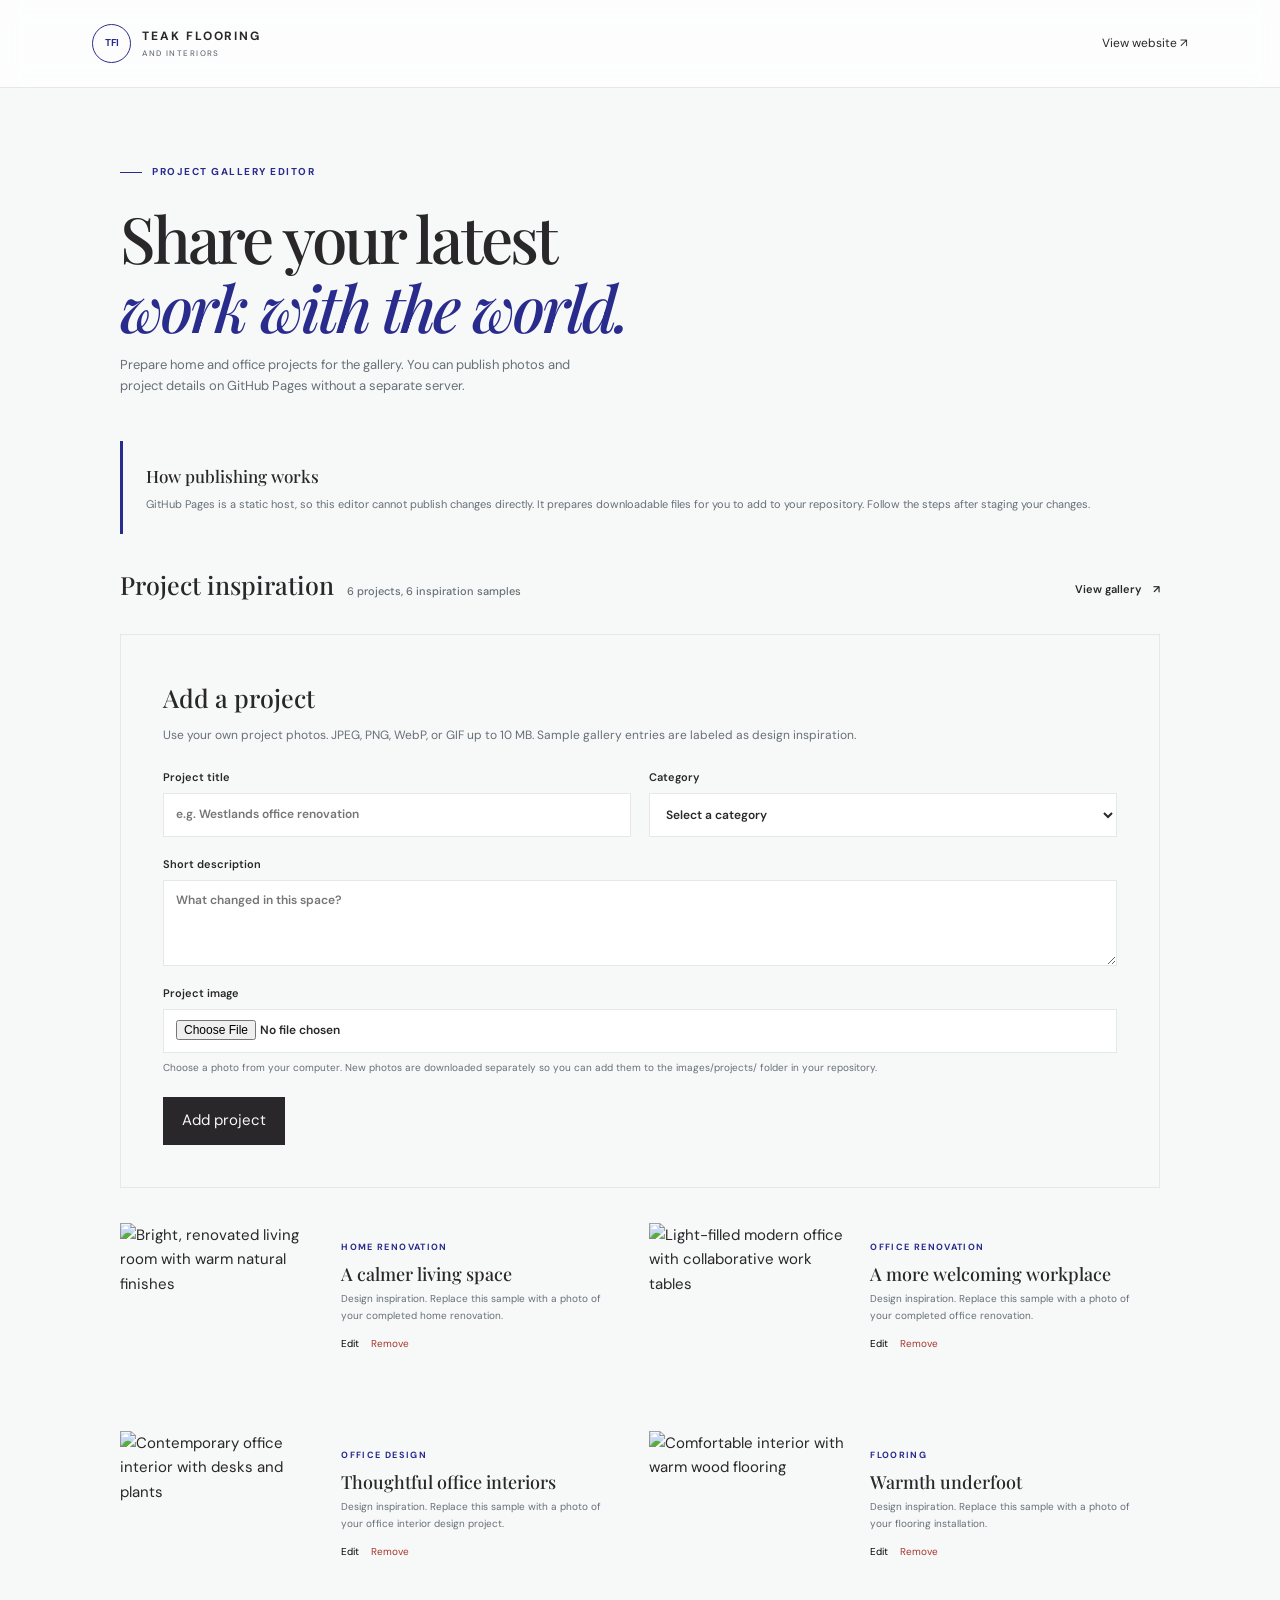
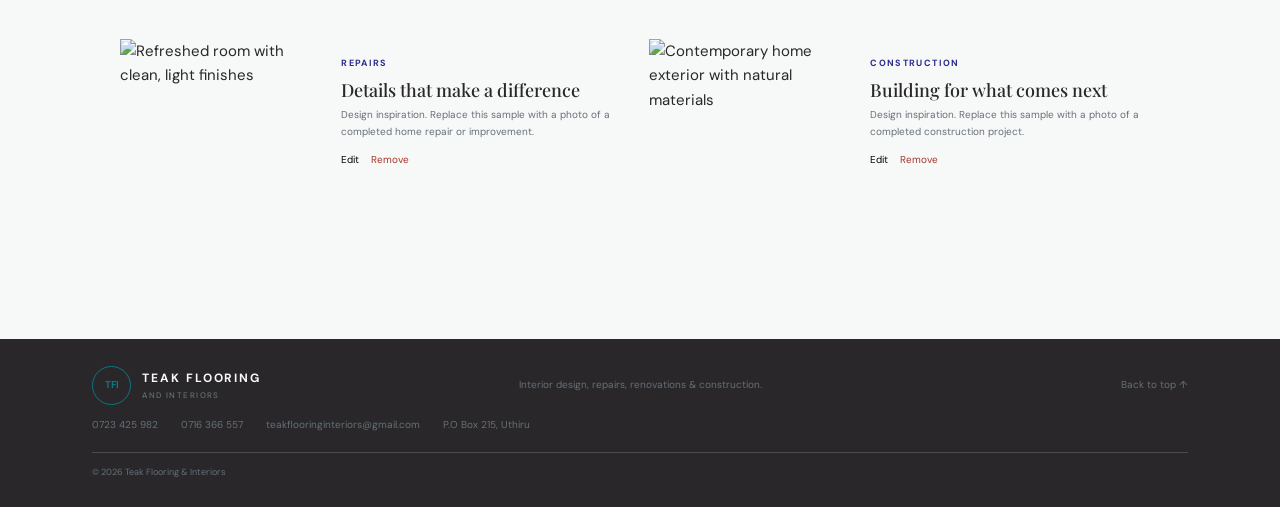
==== admin.html @ 864cb877 "Integrate multi-page website and gallery" ====
<!DOCTYPE html>
<html lang="en">
<head>
    <meta charset="UTF-8">
    <meta name="viewport" content="width=device-width, initial-scale=1.0">
    <meta name="description" content="Prepare project photos and gallery updates for publishing through the Teak Flooring & Interiors GitHub repository.">
    <meta name="theme-color" content="#f7f8f8">
    <title>Manage Gallery | Teak Flooring &amp; Interiors</title>
    <link rel="preconnect" href="https://fonts.googleapis.com">
    <link rel="preconnect" href="https://fonts.gstatic.com" crossorigin>
    <link href="https://fonts.googleapis.com/css2?family=DM+Sans:wght@400;500;600;700&family=Playfair+Display:wght@500;600;700&display=swap" rel="stylesheet">
    <link rel="stylesheet" href="style.css">
</head>
<body>
    <a class="skip-link" href="#main">Skip to content</a>
    <header class="site-header">
        <a class="brand" href="index.html#home" aria-label="Teak Flooring and Interiors home">
            <span class="brand-mark" aria-hidden="true">TFI</span>
            <span class="brand-name">TEAK FLOORING <span>AND INTERIORS</span></span>
        </a>
        <nav class="main-nav" aria-label="Main navigation">
            <a href="index.html">View website <span aria-hidden="true">↗</span></a>
        </nav>
    </header>

    <main id="main" class="admin-page">
        <section class="admin-intro">
            <p class="eyebrow"><span></span> Project gallery editor</p>
            <h1 class="page-title">Share your latest<br><em>work with the world.</em></h1>
            <p>Prepare home and office projects for the gallery. You can publish photos and project details on GitHub Pages without a separate server.</p>
        </section>

        <section class="admin-workspace">
            <aside class="admin-notice">
                <strong>How publishing works</strong>
                <p>GitHub Pages is a static host, so this editor cannot publish changes directly. It prepares downloadable files for you to add to your repository. Follow the steps after staging your changes.</p>
            </aside>
            <div class="admin-toolbar">
                <h2>Project inspiration <span id="projectCount"></span></h2>
                <a class="text-link" href="what-we-do.html">View gallery <span aria-hidden="true">↗</span></a>
            </div>
            <form id="projectForm" class="admin-panel admin-form" enctype="multipart/form-data">
                <h2 id="formHeading">Add a project</h2>
                <p>Use your own project photos. JPEG, PNG, WebP, or GIF up to 10 MB. Sample gallery entries are labeled as design inspiration.</p>
                <div class="admin-fields">
                    <label>Project title
                        <input name="title" type="text" maxlength="100" placeholder="e.g. Westlands office renovation" required>
                    </label>
                    <label>Category
                        <select name="category" required>
                            <option value="">Select a category</option>
                            <option>Home renovation</option>
                            <option>Office renovation</option>
                            <option>Office design</option>
                            <option>Interior design</option>
                            <option>Flooring</option>
                            <option>Repairs</option>
                            <option>Construction</option>
                        </select>
                    </label>
                    <label class="admin-field-wide">Short description
                        <textarea name="description" rows="3" maxlength="500" placeholder="What changed in this space?"></textarea>
                    </label>
                    <label class="admin-field-wide">Project image
                        <input name="image" type="file" accept="image/jpeg,image/png,image/webp,image/gif" required>
                        <span class="field-help">Choose a photo from your computer. New photos are downloaded separately so you can add them to the images/projects/ folder in your repository.</span>
                    </label>
                    <div id="imagePreview" class="image-preview admin-field-wide" hidden>
                        <img id="imagePreviewPhoto" alt="Project image preview">
                        <p id="imagePreviewLabel">Image preview</p>
                    </div>
                </div>
                <div class="admin-form-actions">
                    <button id="saveProjectButton" class="button button-dark" type="submit">Add project</button>
                    <button id="cancelEditButton" class="button button-outline" type="button" hidden>Cancel edit</button>
                    <p id="projectMessage" class="admin-message" role="status"></p>
                </div>
            </form>
            <div id="adminProjectList" class="admin-project-list" aria-live="polite"></div>
            <section id="publishPanel" class="admin-panel publish-panel" hidden aria-labelledby="publish-heading">
                <h2 id="publish-heading">Publish your updates on GitHub</h2>
                <ol class="publish-steps">
                    <li>Download each new image below and add it to <code>images/projects/</code> in your repository.</li>
                    <li>Download the updated <code>projects.json</code> and replace <code>data/projects.json</code>.</li>
                    <li>Commit and push your changes. GitHub Actions will publish the updated site.</li>
                </ol>
                <div id="stagedImages" class="staged-images"></div>
                <button id="downloadGalleryButton" class="button button-dark" type="button">Download updated projects.json</button>
                <p id="publishMessage" class="admin-message" role="status"></p>
            </section>
        </section>
    </main>

    <footer class="site-footer">
        <a class="brand footer-brand" href="index.html#home">
            <span class="brand-mark" aria-hidden="true">TFI</span>
            <span class="brand-name">TEAK FLOORING <span>AND INTERIORS</span></span>
        </a>
        <p>Interior design, repairs, renovations &amp; construction.</p>
        <a class="back-to-top" href="#main">Back to top ↑</a>
        <div class="footer-contact">
            <a href="tel:+254723425982">0723 425 982</a>
            <a href="tel:+254716366557">0716 366 557</a>
            <a href="mailto:teakflooringinteriors@gmail.com">teakflooringinteriors@gmail.com</a>
            <span>P.O Box 215, Uthiru</span>
        </div>
        <span class="copyright">&copy; 2026 Teak Flooring &amp; Interiors</span>
    </footer>
    <script src="admin.js" defer></script>
</body>
</html>
---- style.css ----
:root {
    color-scheme: light;
    --ink: #29272a;
    --muted: #667078;
    --paper: #f7f8f8;
    --cream: #e9fafa;
    --olive: #292c8d;
    --brand-blue: #292c8d;
    --brand-teal: #087980;
    --line: #e4e8e9;
    --serif: "Playfair Display", Georgia, serif;
    --sans: "DM Sans", Arial, sans-serif;
}

* {
    box-sizing: border-box;
}

[hidden] {
    display: none !important;
}

html {
    scroll-behavior: smooth;
}

body {
    margin: 0;
    background: var(--paper);
    color: var(--ink);
    font-family: var(--sans);
    font-size: 15px;
    line-height: 1.65;
    -webkit-font-smoothing: antialiased;
}

a {
    color: inherit;
    text-decoration: none;
}

a:focus-visible {
    outline: 2px solid var(--olive);
    outline-offset: 5px;
}

.skip-link {
    position: absolute;
    top: -50px;
    left: 16px;
    z-index: 10;
    padding: 10px 15px;
    background: var(--ink);
    color: #fff;
}

.skip-link:focus {
    top: 16px;
}

.site-header {
    position: sticky;
    top: 0;
    z-index: 30;
    height: 88px;
    padding: 0 7.2%;
    display: flex;
    align-items: center;
    justify-content: space-between;
    border-bottom: 1px solid rgba(41, 39, 42, 0.1);
    background: rgba(255, 255, 255, 0.72);
    backdrop-filter: blur(12px);
    transition: background 200ms ease, border-color 200ms ease, box-shadow 200ms ease;
}

.site-header.is-scrolled {
    background: rgba(255, 255, 255, 0.9);
    border-color: rgba(41, 39, 42, 0.14);
    box-shadow: 0 10px 28px rgba(41, 39, 42, 0.06);
}

.brand {
    display: inline-flex;
    align-items: center;
    gap: 11px;
}

.brand-mark {
    width: 39px;
    height: 39px;
    display: grid;
    place-items: center;
    border: 1px solid var(--brand-blue);
    border-radius: 50%;
    color: var(--brand-blue);
    font-size: 10px;
    font-weight: 700;
    letter-spacing: -0.07em;
}

.brand-name {
    display: grid;
    font-size: 12px;
    font-weight: 700;
    letter-spacing: 0.16em;
    line-height: 1.25;
}

.brand-name span {
    margin-top: 4px;
    color: var(--muted);
    font-size: 8px;
    font-weight: 500;
    letter-spacing: 0.18em;
}

.main-nav {
    display: flex;
    align-items: center;
    gap: 34px;
    font-size: 12px;
}

.main-nav > a:not(.nav-cta),
.text-link,
.back-to-top {
    transition: color 180ms ease;
}

.main-nav > a:not(.nav-cta):hover,
.text-link:hover,
.back-to-top:hover {
    color: var(--olive);
}

.main-nav > a[aria-current="page"]:not(.nav-cta) {
    color: var(--olive);
    box-shadow: inset 0 -1px var(--olive);
}

.nav-cta {
    padding: 11px 16px;
    border: 1px solid var(--ink);
}

.nav-cta span {
    padding-left: 9px;
}

.hero {
    position: relative;
    min-height: 650px;
    display: grid;
    grid-template-columns: 48% 52%;
    padding: 0 7.2%;
    overflow: hidden;
}

.hero-copy {
    position: relative;
    z-index: 1;
    align-self: center;
    padding: 35px 30px 58px 0;
    opacity: 0;
    transform: translateY(22px);
    animation: heroTextIn 900ms cubic-bezier(0.2, 0.8, 0.2, 1) forwards;
    animation-delay: 150ms;
}

.reveal-on-scroll,
.collection-card,
.service-item,
.stat-item {
    opacity: 0;
    transform: translateY(20px);
    transition: opacity 700ms ease, transform 700ms ease;
}

.reveal-on-scroll.visible,
.collection-card.visible,
.service-item.visible,
.stat-item.visible {
    opacity: 1;
    transform: translateY(0);
}

.eyebrow {
    margin: 0;
    display: flex;
    align-items: center;
    gap: 10px;
    color: var(--olive);
    font-size: 10px;
    font-weight: 700;
    letter-spacing: 0.15em;
    text-transform: uppercase;
}

.eyebrow > span {
    width: 22px;
    height: 1px;
    display: inline-block;
    background: var(--olive);
}

h1,
h2,
h3,
p {
    margin-top: 0;
}

h1,
h2 {
    font-family: var(--serif);
    font-weight: 500;
}

.hero h1 {
    margin: 25px 0 18px;
    font-size: clamp(60px, 7.1vw, 100px);
    letter-spacing: -0.055em;
    line-height: 0.98;
}

h1 em,
h2 em {
    color: var(--olive);
    font-weight: 500;
}

.hero-intro {
    max-width: 360px;
    margin-bottom: 28px;
    color: var(--muted);
    font-size: 16px;
}

.feature-stats {
    display: grid;
    grid-template-columns: repeat(2, minmax(0, 1fr));
    gap: 18px;
    margin: 30px 0 28px;
}

.feature-stats div {
    padding-top: 16px;
    border-top: 1px solid rgba(255, 255, 255, 0.24);
}

.feature-stats strong {
    display: block;
    margin-bottom: 8px;
    color: var(--paper);
    font-family: var(--serif);
    font-size: clamp(30px, 2.6vw, 42px);
    font-weight: 500;
    letter-spacing: -0.05em;
}

.feature-stats span {
    color: rgba(255, 255, 255, 0.8);
    font-size: 11px;
    line-height: 1.5;
}

.hero-actions {
    display: flex;
    align-items: center;
    gap: 27px;
}

.button {
    min-height: 48px;
    padding: 0 19px;
    display: inline-flex;
    align-items: center;
    justify-content: center;
    gap: 22px;
    font-size: 11px;
    font-weight: 600;
    transition: background 180ms ease, color 180ms ease, transform 180ms ease;
}

.button:hover {
    transform: translateY(-2px);
}

.button-dark {
    background: var(--ink);
    color: var(--paper);
}

.button-dark:hover {
    background: var(--olive);
}

.button-light {
    background: var(--paper);
    color: var(--ink);
}

.button-light:hover {
    background: #fff;
}

.text-link {
    font-size: 11px;
    font-weight: 600;
}

.text-link span {
    padding-left: 8px;
}

.hero-note {
    position: absolute;
    bottom: -31px;
    left: 0;
    display: flex;
    align-items: center;
    gap: 14px;
}

.note-line {
    width: 34px;
    height: 1px;
    background: var(--olive);
}

.hero-note p {
    margin: 0;
    color: var(--muted);
    font-size: 10px;
    line-height: 1.6;
}

.hero-image {
    position: relative;
    min-height: 560px;
    margin: 40px 0 40px 8px;
    border-radius: 0 0 0 28px;
    background-color: var(--cream);
    background-image: linear-gradient(180deg, transparent 68%, rgba(41, 39, 42, 0.42)), url("https://images.unsplash.com/photo-1600210492486-724fe5c67fb0?auto=format&fit=crop&w=1400&q=85");
    background-position: center;
    background-size: cover;
    box-shadow: 0 24px 70px rgba(41, 44, 141, 0.12);
    isolation: isolate;
    overflow: hidden;
    transition: transform 800ms ease, box-shadow 800ms ease, filter 800ms ease;
}

.hero-image::before {
    content: "";
    position: absolute;
    inset: 0;
    background: linear-gradient(130deg, rgba(255,255,255,0.2), rgba(255,255,255,0));
    opacity: 0.9;
    z-index: 0;
}

.hero-image.is-animating {
    animation: heroImagePulse 9s ease-in-out infinite alternate;
}

@keyframes heroImagePulse {
    0% {
        background-size: 100% auto;
        transform: scale(1.02);
    }
    100% {
        background-size: 106% auto;
        transform: scale(1.05);
    }
}

.image-caption {
    position: absolute;
    right: 24px;
    bottom: 20px;
    left: 24px;
    z-index: 1;
    display: flex;
    justify-content: space-between;
    color: #fff;
    font-size: 9px;
    letter-spacing: 0.07em;
    text-transform: uppercase;
}

.hero-side-label {
    position: absolute;
    top: 50%;
    right: 2.4%;
    color: var(--muted);
    font-size: 8px;
    letter-spacing: 0.16em;
    writing-mode: vertical-rl;
    transform: translateY(-50%);
}

.section-wrap {
    padding-right: 12%;
    padding-left: 12%;
}

.intro {
    padding-top: 128px;
    padding-bottom: 115px;
}

.page-section {
    min-height: 570px;
}

.page-title {
    margin-bottom: 0;
    font-family: var(--serif);
    font-size: clamp(42px, 5vw, 68px);
    font-weight: 500;
    letter-spacing: -0.045em;
    line-height: 1.08;
}

.page-title em {
    color: var(--olive);
    font-weight: 500;
}

.home-links {
    padding-top: 99px;
    padding-bottom: 110px;
    background: var(--paper);
}

.home-link-card {
    display: block;
}

.home-link-card:hover h3 {
    color: var(--olive);
}

.home-link-card .collection-photo {
    transition: transform 450ms ease;
}

.home-link-card:hover .collection-photo {
    transform: scale(1.015);
}

.intro-kicker {
    display: flex;
    align-items: center;
    gap: 14px;
}

.section-number {
    color: var(--muted);
    font-family: var(--serif);
    font-size: 14px;
}

.intro-content {
    margin: 31px 0 75px 14%;
    display: grid;
    grid-template-columns: 1.1fr 0.8fr;
    gap: 12%;
}

.intro-content h2,
.section-heading h2,
.services h2 {
    margin-bottom: 0;
    font-size: clamp(37px, 4vw, 58px);
    letter-spacing: -0.04em;
    line-height: 1.12;
}

.intro-description {
    padding-top: 7px;
}

.intro-description p {
    margin-bottom: 14px;
    color: var(--muted);
    font-size: 13px;
}

.intro-description .text-link {
    margin-top: 9px;
    display: inline-block;
}

.values-row {
    margin-left: 14%;
    padding-top: 27px;
    display: grid;
    grid-template-columns: repeat(3, 1fr);
    border-top: 1px solid var(--line);
}

.values-row > div {
    display: flex;
    align-items: flex-start;
    gap: 14px;
}

.values-row span {
    color: var(--olive);
    font-family: var(--serif);
    font-size: 12px;
}

.values-row p {
    margin: 0;
    font-family: var(--serif);
    font-size: 15px;
    line-height: 1.4;
}

.collections {
    padding-top: 99px;
    padding-bottom: 110px;
    background: var(--paper);
}

.project-gallery-section {
    padding: 104px 0 112px;
    background: var(--paper);
}

.project-gallery-section .section-wrap {
    padding-right: 7.2%;
    padding-left: 7.2%;
}

.project-gallery-section .section-heading {
    margin-bottom: 35px;
}

.project-grid {
    display: grid;
    grid-template-columns: repeat(3, minmax(0, 1fr));
    gap: 34px 22px;
}

.project-card {
    min-width: 0;
    overflow: hidden;
    background: var(--paper);
}

.project-image-frame {
    position: relative;
    aspect-ratio: 1.22;
    overflow: hidden;
    background: var(--line);
}

.project-image-frame img {
    width: 100%;
    height: 100%;
    display: block;
    object-fit: cover;
    transition: transform 550ms ease;
}

.project-card:hover .project-image-frame img {
    transform: scale(1.045);
}

.project-image-unavailable::after {
    content: "Project image unavailable";
    position: absolute;
    inset: 0;
    display: grid;
    place-items: center;
    color: var(--muted);
    font-size: 12px;
}

.project-placeholder {
    position: absolute;
    bottom: 12px;
    left: 12px;
    padding: 5px 9px;
    background: rgba(41, 39, 42, 0.82);
    color: white;
    font-size: 9px;
    letter-spacing: 0.08em;
    text-transform: uppercase;
}

.project-card-copy {
    min-height: 136px;
    padding: 20px 20px 21px;
}

.project-card-copy .eyebrow {
    margin-bottom: 8px;
}

.project-card-copy h3 {
    margin-bottom: 7px;
    font-family: var(--serif);
    font-size: 21px;
    font-weight: 500;
    line-height: 1.25;
}

.project-card-copy > p:last-child {
    margin-bottom: 0;
    color: var(--muted);
    font-size: 11px;
    line-height: 1.6;
}

.gallery-status {
    min-height: 24px;
    margin: 20px 0 0;
    color: var(--muted);
    font-size: 11px;
}

.gallery-more {
    margin-top: 22px;
}

.project-filters {
    margin: -5px 0 28px;
    display: flex;
    flex-wrap: wrap;
    gap: 9px;
}

.project-filter {
    padding: 9px 14px;
    border: 1px solid var(--line);
    border-radius: 99px;
    background: transparent;
    color: var(--ink);
    cursor: pointer;
    font: inherit;
    font-size: 10px;
    transition: background 180ms ease, color 180ms ease, border-color 180ms ease;
}

.project-filter:hover,
.project-filter.is-active {
    border-color: var(--ink);
    background: var(--ink);
    color: var(--paper);
}

.project-gallery-section .collection-footnote {
    max-width: 730px;
    font-size: 11px;
    line-height: 1.8;
}

.project-gallery-section .collection-footnote .text-link {
    color: var(--ink);
    font-weight: 600;
}

.project-gallery-section .collection-footnote .text-link:hover {
    color: var(--olive);
}

.section-heading {
    margin-bottom: 53px;
    display: flex;
    align-items: flex-end;
    justify-content: space-between;
    gap: 40px;
}

.section-heading h2 {
    margin-top: 25px;
}

.section-heading > p {
    max-width: 275px;
    margin-bottom: 7px;
    color: var(--muted);
    font-size: 13px;
}

.collection-grid {
    display: grid;
    grid-template-columns: repeat(2, minmax(0, 1fr));
    column-gap: 38px;
    row-gap: 50px;
    align-items: start;
}

.collection-card {
    min-width: 0;
}

.collection-photo {
    min-height: 300px;
    margin-bottom: 18px;
    background-color: var(--cream);
    background-position: center;
    background-size: cover;
}

.photo-natural {
    background-image: url("https://images.unsplash.com/photo-1600607687939-ce8a6c25118c?auto=format&fit=crop&w=1200&q=85");
}

.photo-light {
    background-image: url("https://images.unsplash.com/photo-1600566753086-00f18fb6b3ea?auto=format&fit=crop&w=900&q=85");
}

.photo-deep {
    background-image: url("https://images.unsplash.com/photo-1600607687920-4e2a09cf159d?auto=format&fit=crop&w=900&q=85");
}

.photo-build {
    background-image: url("https://images.unsplash.com/photo-1600585154340-be6161a56a0c?auto=format&fit=crop&w=1200&q=85");
}

.card-meta {
    margin-bottom: 7px;
    display: flex;
    justify-content: space-between;
    gap: 12px;
    color: var(--olive);
    font-size: 9px;
    font-weight: 600;
    letter-spacing: 0.1em;
    text-transform: uppercase;
}

.collection-card h2,
.collection-card h3 {
    margin-bottom: 5px;
    font-family: var(--serif);
    font-size: 22px;
    font-weight: 500;
}

.collection-card > p {
    max-width: 390px;
    margin-bottom: 0;
    color: var(--muted);
    font-size: 11px;
}

.collection-footnote {
    margin: 44px 0 0;
    color: var(--muted);
    font-size: 10px;
}

.feature {
    min-height: 570px;
    display: grid;
    grid-template-columns: 1fr 1fr;
    background: var(--olive);
    color: var(--paper);
}

.feature-image {
    min-height: 570px;
    background-color: var(--brand-blue);
    background-image: url("https://images.unsplash.com/photo-1616486338812-3dadae4b4ace?auto=format&fit=crop&w=1300&q=85");
    background-position: center;
    background-size: cover;
}

.feature-copy {
    align-self: center;
    max-width: 510px;
    padding: 65px 12%;
}

.feature .section-number,
.feature .eyebrow {
    color: var(--paper);
}

.feature .eyebrow > span {
    background: var(--paper);
}

.feature h2 {
    margin: 28px 0 20px;
    font-size: clamp(40px, 4.3vw, 60px);
    letter-spacing: -0.04em;
    line-height: 1.08;
}

.feature h2 em {
    color: var(--paper);
}

.feature-copy > p {
    max-width: 360px;
    margin-bottom: 25px;
    color: var(--paper);
    font-size: 12px;
}

.services {
    padding-top: 119px;
    padding-bottom: 126px;
    display: grid;
    grid-template-columns: 0.85fr 1.15fr;
    gap: 10%;
}

.services h2 {
    margin-top: 28px;
}

.services-heading .page-title {
    margin-top: 28px;
}

.services-intro {
    max-width: 290px;
    margin-top: 22px;
    color: var(--muted);
    font-size: 13px;
}

.service-list {
    padding-top: 3px;
}

.service-item h2 {
    margin-top: 0;
    margin-bottom: 4px;
    font-family: var(--serif);
    font-size: 18px;
    font-weight: 500;
}

.services-cta {
    margin-top: 28px;
}

.service-item {
    min-height: 91px;
    padding: 20px 0;
    display: grid;
    grid-template-columns: 35px 1fr 22px;
    align-items: start;
    gap: 12px;
    border-bottom: 1px solid var(--line);
}

.service-item:first-child {
    border-top: 1px solid var(--line);
}

.service-index {
    padding-top: 3px;
    color: var(--olive);
    font-family: var(--serif);
    font-size: 12px;
}

.service-item h3 {
    margin-bottom: 4px;
    font-family: var(--serif);
    font-size: 18px;
    font-weight: 500;
}

.service-item p {
    max-width: 380px;
    margin: 0;
    color: var(--muted);
    font-size: 11px;
}

.service-arrow {
    padding-top: 2px;
    color: var(--olive);
}

.contact {
    position: relative;
    min-height: 430px;
    padding: 82px 12%;
    display: flex;
    align-items: center;
    overflow: hidden;
    background: var(--cream);
}

.contact-content {
    position: relative;
    z-index: 1;
    max-width: 530px;
}

.contact h2 {
    margin: 23px 0 15px;
    font-size: clamp(43px, 5vw, 68px);
    letter-spacing: -0.045em;
    line-height: 1.04;
}

.contact-content > p:not(.eyebrow) {
    max-width: 380px;
    margin-bottom: 22px;
    color: var(--muted);
    font-size: 12px;
}

.contact-details {
    margin-top: 23px;
    display: flex;
    flex-wrap: wrap;
    gap: 8px 20px;
    color: var(--ink);
    font-size: 11px;
}

.contact-details a:hover,
.footer-contact a:hover {
    color: var(--brand-teal);
}

.contact-details span {
    margin-right: 5px;
    color: var(--brand-blue);
    font-size: 9px;
    font-weight: 700;
    letter-spacing: 0.06em;
    text-transform: uppercase;
}

.contact-details p {
    margin: 0;
}

.contact-mark {
    position: absolute;
    top: -145px;
    right: 8%;
    color: rgba(41, 44, 141, 0.08);
    font-family: var(--serif);
    font-size: 600px;
    font-style: italic;
    line-height: 1;
    pointer-events: none;
}

.site-footer {
    min-height: 125px;
    padding: 27px 7.2%;
    display: grid;
    grid-template-columns: 1fr 1fr 1fr;
    align-items: center;
    gap: 12px 25px;
    background: var(--ink);
    color: var(--paper);
}

.footer-brand .brand-mark {
    border-color: var(--brand-teal);
    color: var(--brand-teal);
}

.footer-brand .brand-name span {
    color: var(--muted);
}

.site-footer > p,
.copyright,
.back-to-top {
    margin: 0;
    color: var(--muted);
    font-size: 10px;
}

.footer-contact {
    grid-column: 1 / -1;
    display: flex;
    flex-wrap: wrap;
    gap: 8px 23px;
    color: var(--muted);
    font-size: 10px;
}

.site-footer > p {
    text-align: center;
}

.back-to-top {
    justify-self: end;
}

.copyright {
    grid-column: 1 / -1;
    margin-top: 7px;
    padding-top: 12px;
    border-top: 1px solid rgba(255, 255, 255, 0.16);
    font-size: 9px;
}

.gallery-admin-link {
    grid-column: 1;
    grid-row: 3;
    justify-self: start;
    margin-top: 7px;
    color: var(--muted);
    font-size: 9px;
}

.gallery-admin-link:hover {
    color: var(--paper);
}

.admin-page {
    min-height: 70vh;
    padding: 76px 7.2% 110px;
    background: var(--paper);
}

.admin-intro,
.admin-workspace {
    max-width: 1040px;
    margin: 0 auto;
}

.admin-intro {
    margin-bottom: 44px;
}

.admin-intro h1 {
    margin: 22px 0 13px;
}

.admin-intro > p:last-child {
    max-width: 490px;
    color: var(--muted);
    font-size: 13px;
}

.admin-notice {
    margin-bottom: 30px;
    padding: 21px 23px;
    border-left: 3px solid var(--olive);
    background: var(--paper);
}

.admin-notice strong {
    font-family: var(--serif);
    font-size: 17px;
    font-weight: 500;
}

.admin-notice p {
    margin: 5px 0 0;
    color: var(--muted);
    font-size: 11px;
}

.admin-panel {
    margin-bottom: 35px;
    padding: clamp(22px, 4vw, 42px);
    border: 1px solid var(--line);
    background: var(--paper);
}

.admin-panel h2,
.admin-toolbar h2 {
    margin: 0 0 8px;
    font-family: var(--serif);
    font-size: 25px;
    font-weight: 500;
}

.admin-panel > p,
.admin-login > p {
    color: var(--muted);
    font-size: 12px;
}

.admin-form label {
    display: grid;
    gap: 7px;
    font-size: 11px;
    font-weight: 600;
}

.admin-form input,
.admin-form select,
.admin-form textarea {
    width: 100%;
    min-height: 44px;
    padding: 10px 12px;
    border: 1px solid var(--line);
    border-radius: 0;
    background: #fff;
    color: var(--ink);
    font: inherit;
    font-size: 12px;
}

.admin-form button:disabled {
    cursor: wait;
    opacity: 0.65;
}

.image-preview {
    max-width: 430px;
    padding: 14px;
    background: var(--paper);
}

.image-preview img {
    width: 100%;
    max-height: 260px;
    display: block;
    object-fit: cover;
}

.image-preview p {
    margin: 8px 0 0;
    color: var(--muted);
    font-size: 10px;
}

.admin-form textarea {
    min-height: 86px;
    resize: vertical;
}

.admin-form input:focus-visible,
.admin-form select:focus-visible,
.admin-form textarea:focus-visible {
    outline: 2px solid var(--olive);
    outline-offset: 2px;
}

.admin-login {
    max-width: 420px;
}

.admin-login .button {
    justify-self: start;
    margin-top: 4px;
    border: 0;
    cursor: pointer;
    font: inherit;
}

.admin-fields {
    margin-top: 22px;
    display: grid;
    grid-template-columns: repeat(2, minmax(0, 1fr));
    gap: 18px;
}

.admin-field-wide {
    grid-column: 1 / -1;
}

.field-help {
    color: var(--muted);
    font-size: 10px;
    font-weight: 400;
}

.admin-form-actions {
    margin-top: 20px;
    display: flex;
    align-items: center;
    flex-wrap: wrap;
    gap: 12px;
}

.admin-form-actions .button {
    border: 0;
    cursor: pointer;
    font: inherit;
}

.button-outline {
    border: 1px solid var(--line) !important;
    background: transparent;
    color: var(--ink);
}

.button-outline:hover {
    background: var(--paper);
}

.admin-message {
    min-height: 18px;
    margin: 0;
    color: var(--olive);
    font-size: 11px;
}

.admin-message.is-error {
    color: #a4382b;
}

.admin-toolbar {
    margin-bottom: 20px;
    display: flex;
    align-items: center;
    justify-content: space-between;
    gap: 15px;
}

.admin-toolbar h2 span {
    margin-left: 7px;
    color: var(--muted);
    font-family: var(--sans);
    font-size: 11px;
}

.admin-project-list {
    display: grid;
    grid-template-columns: repeat(2, minmax(0, 1fr));
    gap: 18px;
}

.admin-project-card {
    display: grid;
    grid-template-columns: minmax(120px, 0.8fr) minmax(0, 1.2fr);
    min-width: 0;
    background: var(--paper);
}

.admin-project-card > img {
    width: 100%;
    height: 100%;
    min-height: 190px;
    object-fit: cover;
}

.admin-project-copy {
    min-width: 0;
    padding: 17px;
}

.admin-project-copy .eyebrow {
    margin-bottom: 8px;
    font-size: 9px;
}

.admin-project-copy h3 {
    margin-bottom: 6px;
    font-family: var(--serif);
    font-size: 18px;
    font-weight: 500;
    line-height: 1.25;
}

.admin-project-copy > .eyebrow {
    display: block;
}

.admin-project-copy > p:not(.eyebrow) {
    margin-bottom: 12px;
    color: var(--muted);
    font-size: 10px;
}

.admin-project-actions {
    display: flex;
    flex-wrap: wrap;
    gap: 12px;
}

.admin-project-actions button {
    padding: 0;
    border: 0;
    background: transparent;
    cursor: pointer;
    font: inherit;
    font-size: 10px;
}

.admin-delete-button {
    color: #a4382b;
}

.admin-empty {
    grid-column: 1 / -1;
    padding: 25px;
    background: var(--paper);
    color: var(--muted);
    font-size: 12px;
}

.publish-panel {
    margin: 38px 0 0;
    border-left: 3px solid var(--olive);
}

.publish-steps {
    margin: 20px 0;
    padding-left: 23px;
    color: var(--muted);
    font-size: 12px;
}

.publish-steps li + li {
    margin-top: 9px;
}

.publish-steps code,
.staged-image-row code {
    padding: 2px 5px;
    background: var(--paper);
    color: var(--ink);
    font-size: 10px;
}

.staged-images {
    margin-bottom: 20px;
}

.staged-image-row {
    padding: 11px 0;
    display: flex;
    align-items: center;
    justify-content: space-between;
    flex-wrap: wrap;
    gap: 10px;
    border-bottom: 1px solid var(--line);
}

.staged-download {
    padding: 0;
    border: 0;
    background: transparent;
    color: var(--olive);
    cursor: pointer;
    font: inherit;
    font-size: 11px;
    font-weight: 600;
}

.staged-download:hover {
    color: var(--ink);
}

.publish-panel > .button {
    border: 0;
    cursor: pointer;
    font: inherit;
}

@media (min-width: 1500px) {
    .hero {
        min-height: 740px;
    }

    .hero-image {
        min-height: 650px;
    }
}

@media (max-width: 900px) {
    .site-header {
        padding: 0 5%;
    }

    .main-nav {
        gap: 19px;
    }

    .hero {
        min-height: 580px;
        padding: 0 5%;
    }

    .hero-image {
        min-height: 480px;
    }

    .hero-side-label {
        right: 1.2%;
    }

    .section-wrap {
        padding-right: 8%;
        padding-left: 8%;
    }

    .intro-content,
    .values-row {
        margin-left: 8%;
    }

    .feature-copy {
        padding-right: 8%;
        padding-left: 8%;
    }

    .services {
        gap: 6%;
    }

    .project-grid {
        grid-template-columns: repeat(2, minmax(0, 1fr));
    }
}

@media (max-width: 650px) {
    .site-header {
        height: auto;
        min-height: 76px;
        padding: 14px 6%;
        align-items: flex-start;
        flex-direction: column;
        gap: 15px;
    }

    .brand-mark {
        width: 34px;
        height: 34px;
        font-size: 10px;
    }

    .main-nav {
        width: 100%;
        padding-bottom: 3px;
        gap: 20px;
        overflow-x: auto;
        white-space: nowrap;
        font-size: 11px;
    }

    .nav-cta {
        padding: 7px 10px;
    }

    .hero {
        padding: 0 6%;
        display: flex;
        flex-direction: column;
    }

    .hero-copy {
        padding: 67px 0 30px;
    }

    .hero h1 {
        font-size: clamp(58px, 17vw, 86px);
    }

    .hero-intro {
        max-width: 310px;
        font-size: 14px;
    }

    .hero-image {
        min-height: 390px;
        margin: 0 0 64px;
    }

    .hero-note {
        bottom: -50px;
    }

    .hero-side-label {
        display: none;
    }

    .section-wrap {
        padding-right: 7%;
        padding-left: 7%;
    }

    .intro {
        padding-top: 84px;
        padding-bottom: 80px;
    }

    .intro-content {
        margin: 24px 0 42px;
        grid-template-columns: 1fr;
        gap: 20px;
    }

    .intro-content h2,
    .section-heading h2,
    .services h2 {
        font-size: 42px;
    }

    .intro-description {
        max-width: 440px;
    }

    .values-row {
        margin-left: 0;
        gap: 13px;
    }

    .values-row > div {
        display: block;
    }

    .values-row p {
        margin-top: 8px;
        font-size: 13px;
    }

    .collections {
        padding-top: 78px;
        padding-bottom: 78px;
    }

    .home-links {
        padding-top: 78px;
        padding-bottom: 78px;
    }

    .section-heading {
        margin-bottom: 35px;
        align-items: flex-start;
        flex-direction: column;
        gap: 15px;
    }

    .section-heading > p {
        max-width: 350px;
    }

    .collection-grid {
        grid-template-columns: 1fr;
        row-gap: 36px;
    }

    .project-gallery-section {
        padding: 78px 0 84px;
    }

    .project-gallery-section .section-wrap {
        padding-right: 7%;
        padding-left: 7%;
    }

    .project-grid {
        grid-template-columns: repeat(2, minmax(0, 1fr));
        gap: 18px 12px;
    }

    .project-card-copy {
        min-height: 154px;
        padding: 14px;
    }

    .project-card-copy h3 {
        font-size: 18px;
    }

    .project-card-copy > p:last-child {
        font-size: 10px;
    }

    .collection-photo {
        min-height: 280px;
    }

    .feature {
        grid-template-columns: 1fr;
    }

    .feature-image {
        min-height: 360px;
    }

    .feature-copy {
        padding: 62px 7%;
    }

    .feature h2 {
        font-size: 47px;
    }

    .services {
        padding-top: 82px;
        padding-bottom: 88px;
        grid-template-columns: 1fr;
        gap: 35px;
    }

    .page-section.services {
        padding-top: 78px;
        padding-bottom: 88px;
    }

    .service-item {
        grid-template-columns: 28px 1fr 20px;
        gap: 8px;
    }

    .contact {
        min-height: 410px;
        padding: 69px 7%;
    }

    .contact h2 {
        font-size: 49px;
    }

    .contact-mark {
        top: 30px;
        right: -44px;
        font-size: 360px;
    }

    .site-footer {
        padding: 25px 7%;
        grid-template-columns: 1fr 1fr;
    }

    .site-footer > p {
        display: none;
    }

    .back-to-top {
        grid-column: 2;
    }

    .gallery-admin-link {
        grid-row: auto;
    }

    .admin-page {
        padding: 58px 7% 78px;
    }

    .admin-project-list {
        grid-template-columns: 1fr;
    }

    .admin-fields {
        grid-template-columns: 1fr;
    }

    .admin-field-wide {
        grid-column: auto;
    }
}

@media (prefers-reduced-motion: reduce) {
    html {
        scroll-behavior: auto;
    }

    *,
    *::before,
    *::after {
        transition-duration: 0.01ms !important;
    }
}
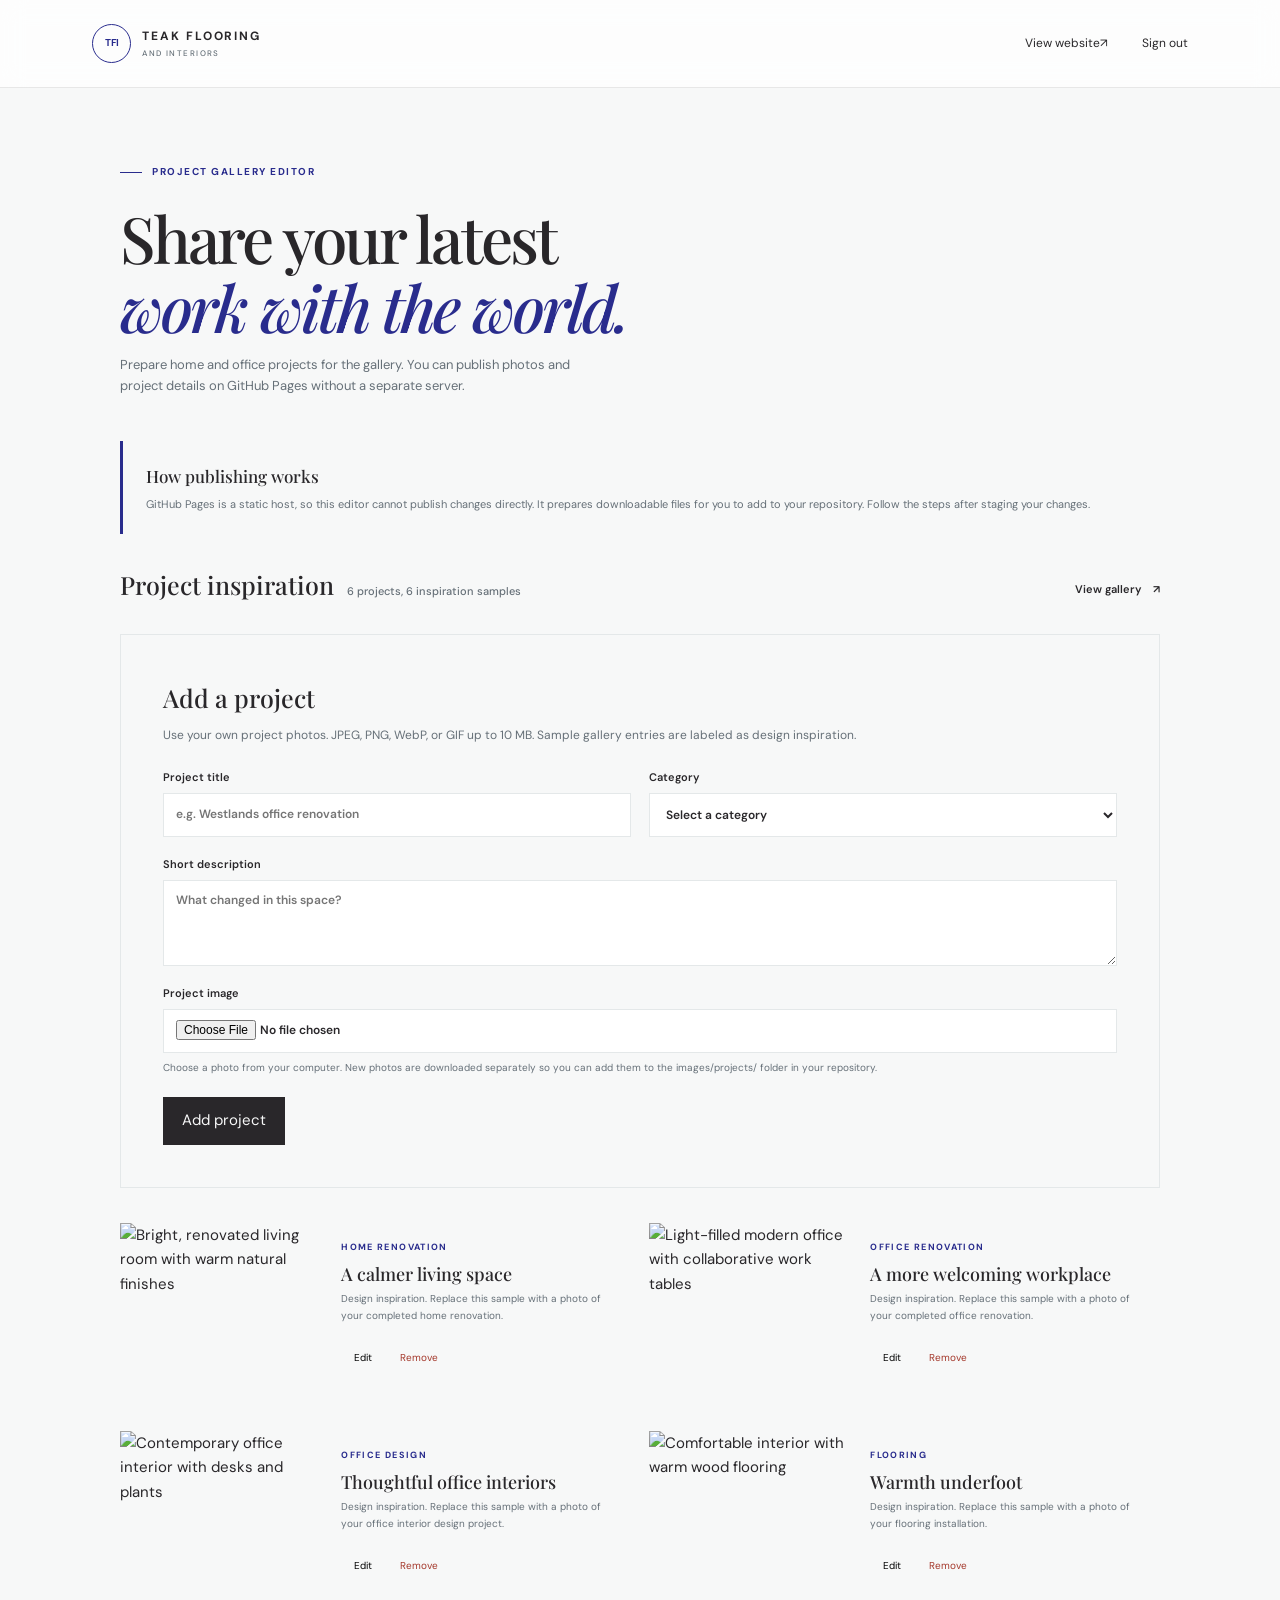
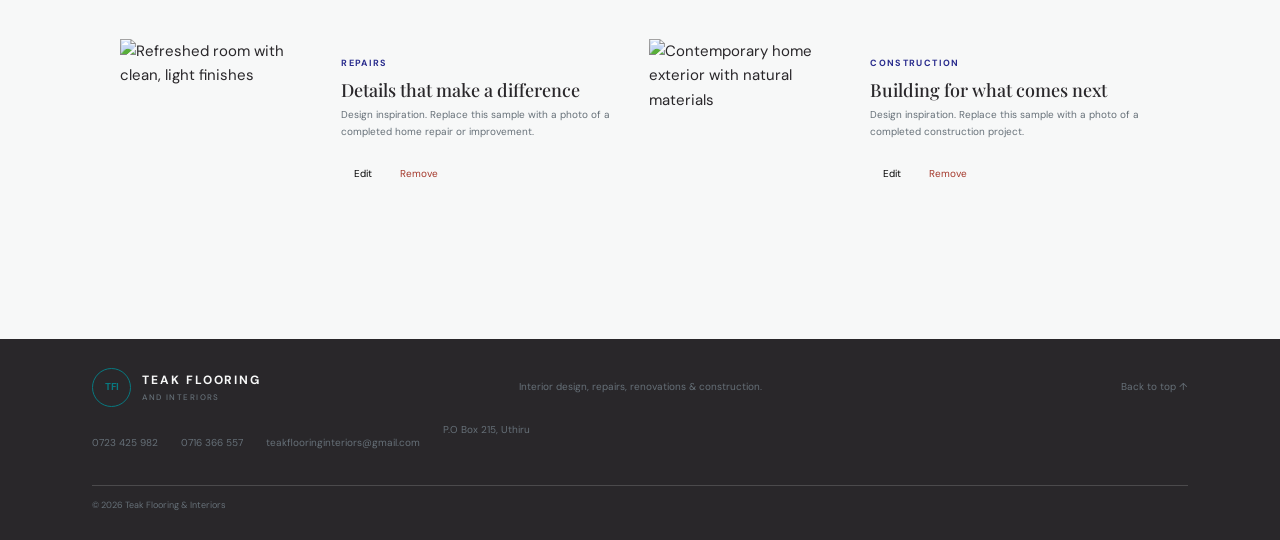
==== commit 4cb5ba49: "Protect gallery admin behind Azure auth Co-authored-by: Copilot <223556219+Copilot@users.noreply.git" ====
--- a/admin.html
+++ b/admin.html
@@ -20,6 +20,7 @@
         </a>
         <nav class="main-nav" aria-label="Main navigation">
             <a href="index.html">View website <span aria-hidden="true">↗</span></a>
+            <a href="/.auth/logout?post_logout_redirect_uri=/">Sign out</a>
         </nav>
     </header>
 
--- a/style.css
+++ b/style.css
@@ -42,6 +42,14 @@
 a:focus-visible {
     outline: 2px solid var(--olive);
     outline-offset: 5px;
+}
+
+button:focus-visible,
+input:focus-visible,
+select:focus-visible,
+textarea:focus-visible {
+outline: 2px solid var(--brand-blue);
+outline-offset: 3px;
 }
 
 .skip-link {
@@ -121,6 +129,12 @@
     font-size: 12px;
 }
 
+.main-nav > a {
+    min-height: 44px;
+    display: inline-flex;
+    align-items: center;
+}
+
 .main-nav > a:not(.nav-cta),
 .text-link,
 .back-to-top {
@@ -350,6 +364,13 @@
     transition: transform 800ms ease, box-shadow 800ms ease, filter 800ms ease;
 }
 
+.hero-image,
+.collection-photo,
+.feature-image {
+    content-visibility: auto;
+    contain-intrinsic-size: auto 560px;
+}
+
 .hero-image::before {
     content: "";
     position: absolute;
@@ -635,6 +656,7 @@
 }
 
 .project-filter {
+    min-height: 44px;
     padding: 9px 14px;
     border: 1px solid var(--line);
     border-radius: 99px;
@@ -809,8 +831,13 @@
     padding-top: 119px;
     padding-bottom: 126px;
     display: grid;
-    grid-template-columns: 0.85fr 1.15fr;
+    grid-template-columns: minmax(0, 0.85fr) minmax(0, 1.15fr);
     gap: 10%;
+}
+
+.services-heading,
+.service-list {
+    min-width: 0;
 }
 
 .services h2 {
@@ -918,9 +945,30 @@
     margin-top: 23px;
     display: flex;
     flex-wrap: wrap;
+    align-items: center;
     gap: 8px 20px;
     color: var(--ink);
     font-size: 11px;
+}
+
+.contact-details a {
+    min-height: 44px;
+    display: inline-flex;
+    align-items: center;
+    overflow-wrap: anywhere;
+}
+
+.contact-options-heading {
+    width: 100%;
+    margin: 0;
+    color: var(--brand-blue);
+    font-family: var(--serif);
+    font-size: 17px;
+    font-weight: 500;
+}
+
+#contact-options {
+    scroll-margin-top: 150px;
 }
 
 .contact-details a:hover,
@@ -998,6 +1046,17 @@
     justify-self: end;
 }
 
+.back-to-top,
+.footer-contact a {
+    min-height: 44px;
+    display: inline-flex;
+    align-items: center;
+}
+
+.footer-contact a {
+    overflow-wrap: anywhere;
+}
+
 .copyright {
     grid-column: 1 / -1;
     margin-top: 7px;
@@ -1006,19 +1065,6 @@
     font-size: 9px;
 }
 
-.gallery-admin-link {
-    grid-column: 1;
-    grid-row: 3;
-    justify-self: start;
-    margin-top: 7px;
-    color: var(--muted);
-    font-size: 9px;
-}
-
-.gallery-admin-link:hover {
-    color: var(--paper);
-}
-
 .admin-page {
     min-height: 70vh;
     padding: 76px 7.2% 110px;
@@ -1079,8 +1125,7 @@
     font-weight: 500;
 }
 
-.admin-panel > p,
-.admin-login > p {
+.admin-panel > p {
     color: var(--muted);
     font-size: 12px;
 }
@@ -1142,18 +1187,6 @@
     outline-offset: 2px;
 }
 
-.admin-login {
-    max-width: 420px;
-}
-
-.admin-login .button {
-    justify-self: start;
-    margin-top: 4px;
-    border: 0;
-    cursor: pointer;
-    font: inherit;
-}
-
 .admin-fields {
     margin-top: 22px;
     display: grid;
@@ -1276,6 +1309,8 @@
 }
 
 .admin-project-actions button {
+    min-width: 44px;
+    min-height: 44px;
     padding: 0;
     border: 0;
     background: transparent;
@@ -1430,14 +1465,25 @@
     .main-nav {
         width: 100%;
         padding-bottom: 3px;
-        gap: 20px;
-        overflow-x: auto;
-        white-space: nowrap;
+        align-items: stretch;
+        flex-wrap: wrap;
+        gap: 4px 12px;
+        overflow: visible;
+        white-space: normal;
         font-size: 11px;
     }
 
+    .main-nav > a {
+        min-height: 44px;
+        padding: 5px 3px;
+    }
+
     .nav-cta {
-        padding: 7px 10px;
+        padding: 7px 10px !important;
+    }
+
+    #contact-options {
+        scroll-margin-top: 190px;
     }
 
     .hero {
@@ -1570,7 +1616,7 @@
     }
 
     .feature {
-        grid-template-columns: 1fr;
+        grid-template-columns: minmax(0, 1fr);
     }
 
     .feature-image {
@@ -1588,7 +1634,7 @@
     .services {
         padding-top: 82px;
         padding-bottom: 88px;
-        grid-template-columns: 1fr;
+        grid-template-columns: minmax(0, 1fr);
         gap: 35px;
     }
 
@@ -1598,7 +1644,7 @@
     }
 
     .service-item {
-        grid-template-columns: 28px 1fr 20px;
+        grid-template-columns: 28px minmax(0, 1fr) 20px;
         gap: 8px;
     }
 
@@ -1630,10 +1676,6 @@
         grid-column: 2;
     }
 
-    .gallery-admin-link {
-        grid-row: auto;
-    }
-
     .admin-page {
         padding: 58px 7% 78px;
     }
@@ -1648,6 +1690,54 @@
 
     .admin-field-wide {
         grid-column: auto;
+    }
+}
+
+@media (max-width: 420px) {
+    .hero h1 {
+        font-size: clamp(52px, 15vw, 64px);
+    }
+
+    .hero-actions {
+        align-items: flex-start;
+        flex-direction: column;
+        gap: 14px;
+    }
+
+    .project-grid {
+        grid-template-columns: minmax(0, 1fr);
+    }
+
+    .project-card-copy {
+        min-height: 0;
+        padding: 16px 5px 20px;
+    }
+
+    .project-card-copy h3 {
+        font-size: 21px;
+    }
+
+    .project-card-copy > p:last-child {
+        font-size: 12px;
+    }
+
+    .contact-details {
+        align-items: flex-start;
+        flex-direction: column;
+        gap: 2px;
+    }
+
+    .contact-options-heading {
+        margin-bottom: 5px;
+    }
+
+    .site-footer {
+        grid-template-columns: minmax(0, 1fr);
+    }
+
+    .back-to-top {
+        grid-column: 1;
+        justify-self: start;
     }
 }
 
@@ -1660,5 +1750,7 @@
     *::before,
     *::after {
         transition-duration: 0.01ms !important;
-    }
-}
+        animation-duration: 0.01ms !important;
+        animation-iteration-count: 1 !important;
+    }
+}
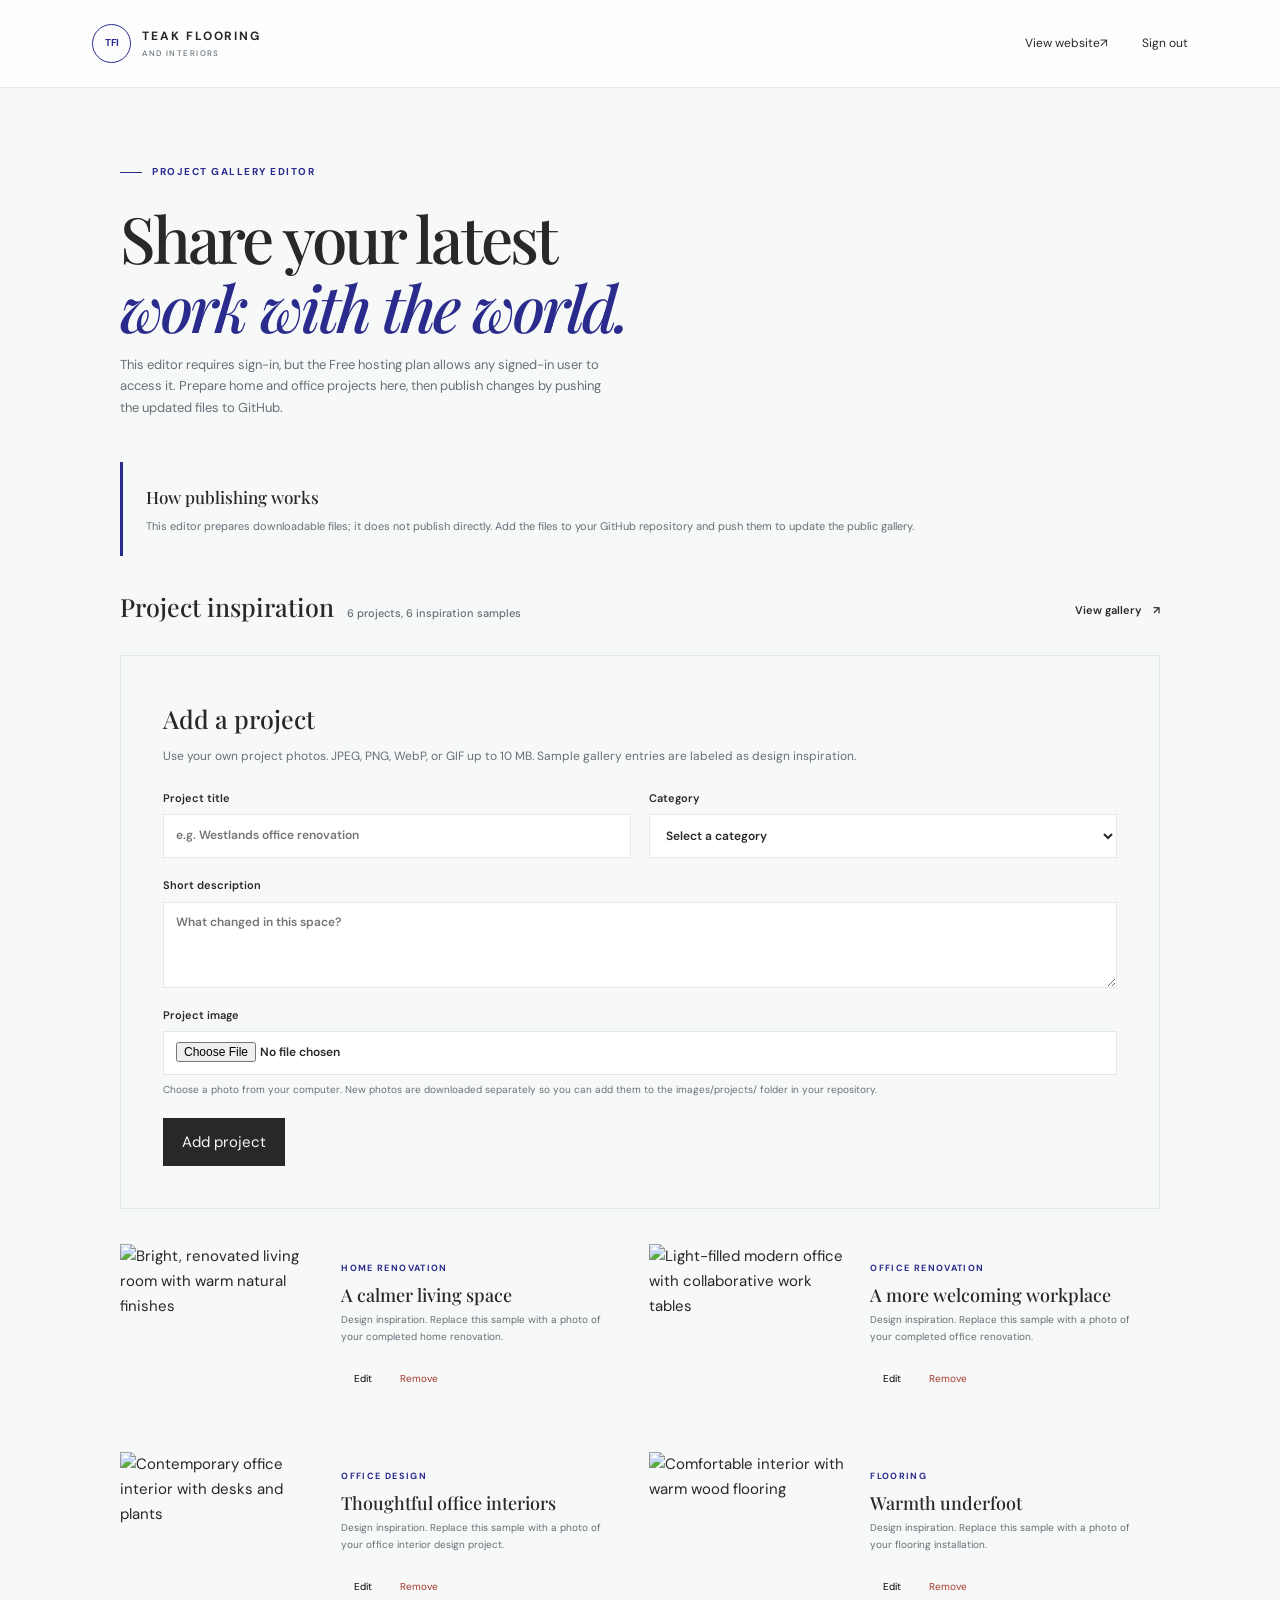
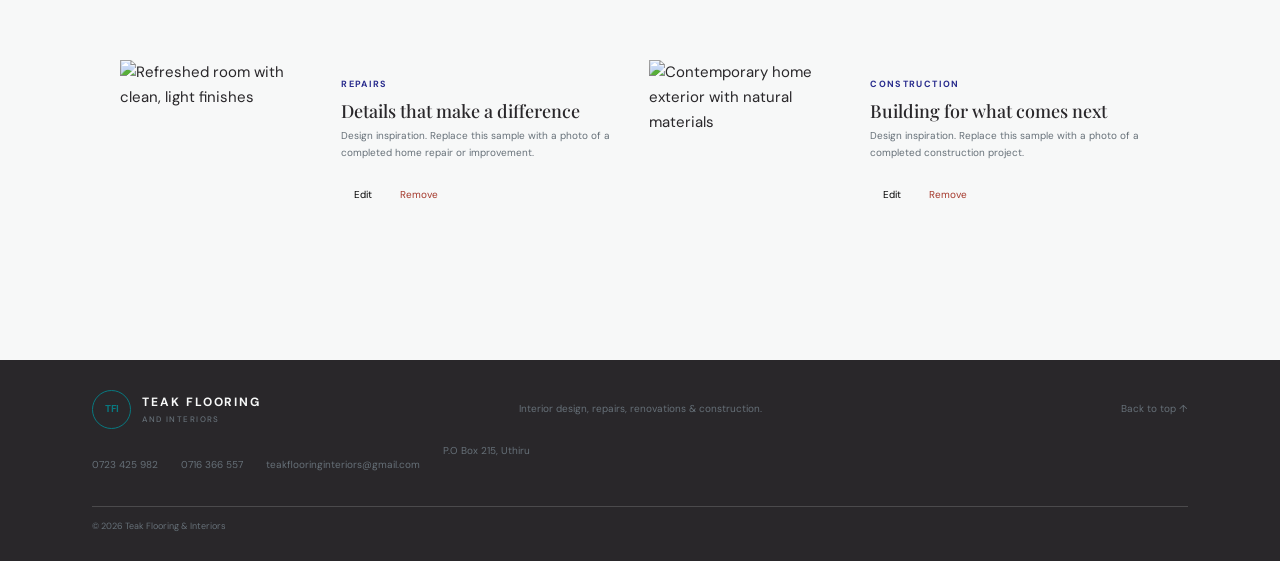
==== commit a090052a: "Use Free-plan authentication for gallery admin Co-authored-by: Copilot <223556219+Copilot@users.nore" ====
--- a/admin.html
+++ b/admin.html
@@ -28,13 +28,13 @@
         <section class="admin-intro">
             <p class="eyebrow"><span></span> Project gallery editor</p>
             <h1 class="page-title">Share your latest<br><em>work with the world.</em></h1>
-            <p>Prepare home and office projects for the gallery. You can publish photos and project details on GitHub Pages without a separate server.</p>
+            <p>This editor requires sign-in, but the Free hosting plan allows any signed-in user to access it. Prepare home and office projects here, then publish changes by pushing the updated files to GitHub.</p>
         </section>
 
         <section class="admin-workspace">
             <aside class="admin-notice">
                 <strong>How publishing works</strong>
-                <p>GitHub Pages is a static host, so this editor cannot publish changes directly. It prepares downloadable files for you to add to your repository. Follow the steps after staging your changes.</p>
+                <p>This editor prepares downloadable files; it does not publish directly. Add the files to your GitHub repository and push them to update the public gallery.</p>
             </aside>
             <div class="admin-toolbar">
                 <h2>Project inspiration <span id="projectCount"></span></h2>
